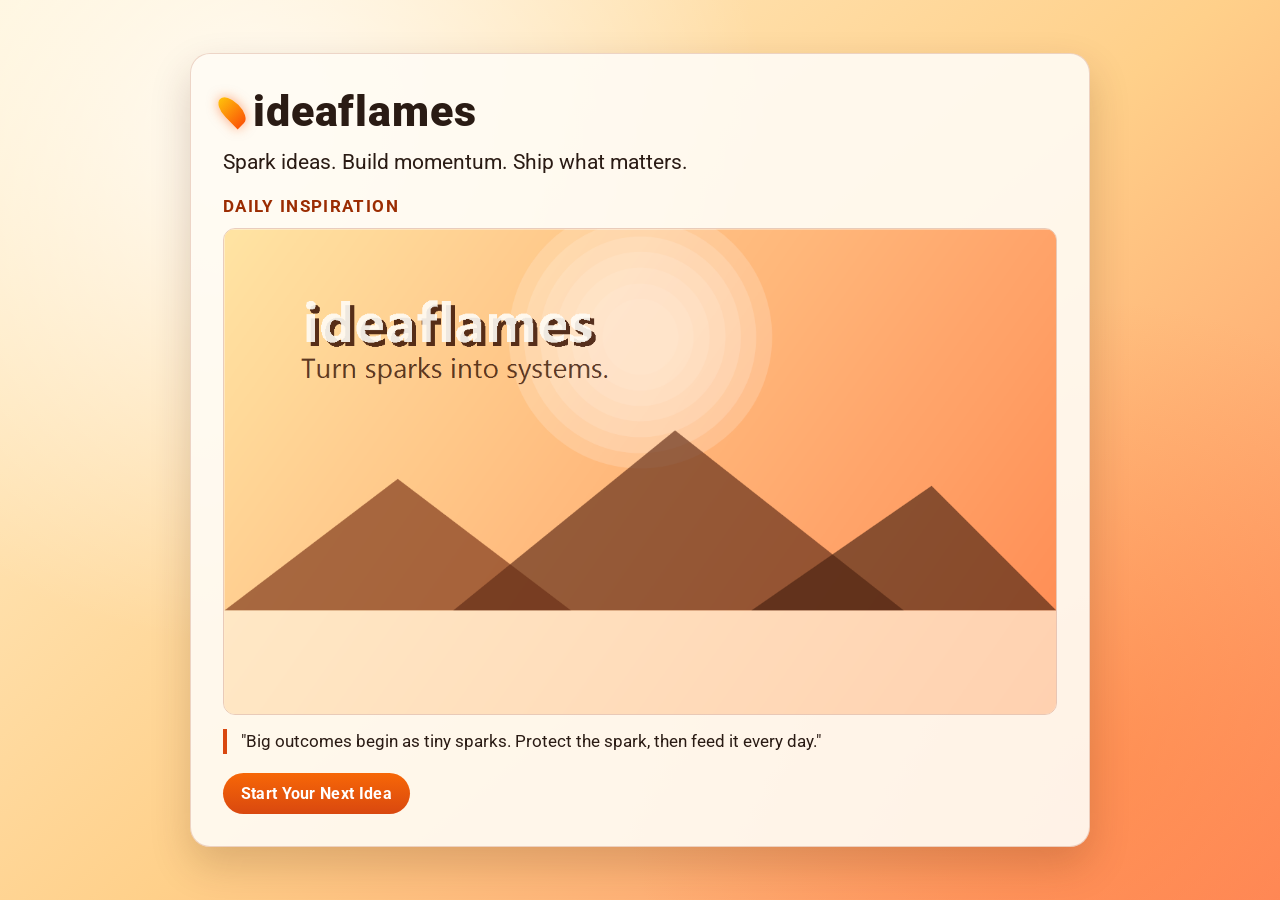
==== index.html @ a9cbcf45 "init" ====
<!doctype html>
<html lang="en">
<head>
  <meta charset="utf-8">
  <meta name="viewport" content="width=device-width, initial-scale=1">
  <title>ideaflames | Ignite Better Ideas</title>
  <meta name="description" content="ideaflames helps ideas spark, spread, and become real projects.">
  <link rel="preconnect" href="https://fonts.googleapis.com">
  <link rel="preconnect" href="https://fonts.gstatic.com" crossorigin>
  <link href="https://fonts.googleapis.com/css2?family=Roboto:wght@300;400;500;700;900&display=swap" rel="stylesheet">
  <link rel="stylesheet" href="styles.css">
</head>
<body>
  <main class="hero">
    <header class="brand">
      <span class="brand-mark" aria-hidden="true"></span>
      <h1>ideaflames</h1>
    </header>

    <p class="tagline">Spark ideas. Build momentum. Ship what matters.</p>

    <section class="inspiration" aria-labelledby="inspiration-title">
      <h2 id="inspiration-title">Daily Inspiration</h2>
      <img src="assets/ideaflames-inspiration.png" alt="Inspirational graphic for ideaflames with sunrise colors and the words Turn sparks into systems.">
      <blockquote>
        "Big outcomes begin as tiny sparks. Protect the spark, then feed it every day."
      </blockquote>
    </section>

    <a class="cta" href="#" aria-label="Start shaping your idea">Start Your Next Idea</a>
  </main>
</body>
</html>
---- styles.css ----
:root {
  --bg-start: #fff3d4;
  --bg-mid: #ffd08a;
  --bg-end: #ff8a5c;
  --ink: #2a1b14;
  --accent: #d9480f;
  --accent-dark: #9b2c02;
  --card: rgba(255, 251, 244, 0.92);
}

* {
  box-sizing: border-box;
}

body {
  margin: 0;
  min-height: 100vh;
  font-family: "Roboto", sans-serif;
  color: var(--ink);
  background:
    radial-gradient(circle at 20% 15%, rgba(255, 255, 255, 0.8), transparent 40%),
    radial-gradient(circle at 85% 85%, rgba(255, 126, 58, 0.45), transparent 35%),
    linear-gradient(140deg, var(--bg-start), var(--bg-mid) 52%, var(--bg-end));
  display: grid;
  place-items: center;
  padding: 1.5rem;
}

.hero {
  width: min(900px, 100%);
  background: var(--card);
  border: 1px solid rgba(155, 44, 2, 0.18);
  border-radius: 20px;
  padding: clamp(1.2rem, 2.5vw, 2.2rem);
  box-shadow: 0 18px 40px rgba(80, 33, 10, 0.2);
}

.brand {
  display: flex;
  align-items: center;
  gap: 0.75rem;
}

.brand h1 {
  margin: 0;
  font-size: clamp(1.8rem, 4vw, 2.7rem);
  letter-spacing: 0.02em;
  font-weight: 900;
}

.brand-mark {
  width: 18px;
  height: 34px;
  border-radius: 50% 50% 50% 0;
  transform: rotate(-45deg);
  background: linear-gradient(180deg, #ffbe0b, #fb5607);
  box-shadow: 0 0 12px rgba(251, 86, 7, 0.5);
}

.tagline {
  margin: 0.8rem 0 1.4rem;
  font-size: clamp(1rem, 2.4vw, 1.3rem);
  font-weight: 400;
}

.inspiration {
  margin: 0;
}

.inspiration h2 {
  margin: 0 0 0.75rem;
  font-size: 1.05rem;
  text-transform: uppercase;
  letter-spacing: 0.08em;
  color: var(--accent-dark);
}

.inspiration img {
  display: block;
  width: 100%;
  border-radius: 12px;
  border: 1px solid rgba(155, 44, 2, 0.22);
}

blockquote {
  margin: 0.85rem 0 0;
  padding-left: 0.9rem;
  border-left: 4px solid var(--accent);
  font-size: 1.05rem;
  line-height: 1.5;
}

.cta {
  display: inline-block;
  margin-top: 1.2rem;
  text-decoration: none;
  color: #fff;
  background: linear-gradient(180deg, #f76707, #d9480f);
  padding: 0.68rem 1.1rem;
  border-radius: 999px;
  font-weight: 700;
  letter-spacing: 0.02em;
}

.cta:hover,
.cta:focus-visible {
  background: linear-gradient(180deg, #e8590c, #c2410c);
}

@media (max-width: 640px) {
  .hero {
    border-radius: 14px;
    padding: 1rem;
  }

  blockquote {
    font-size: 1rem;
  }
}
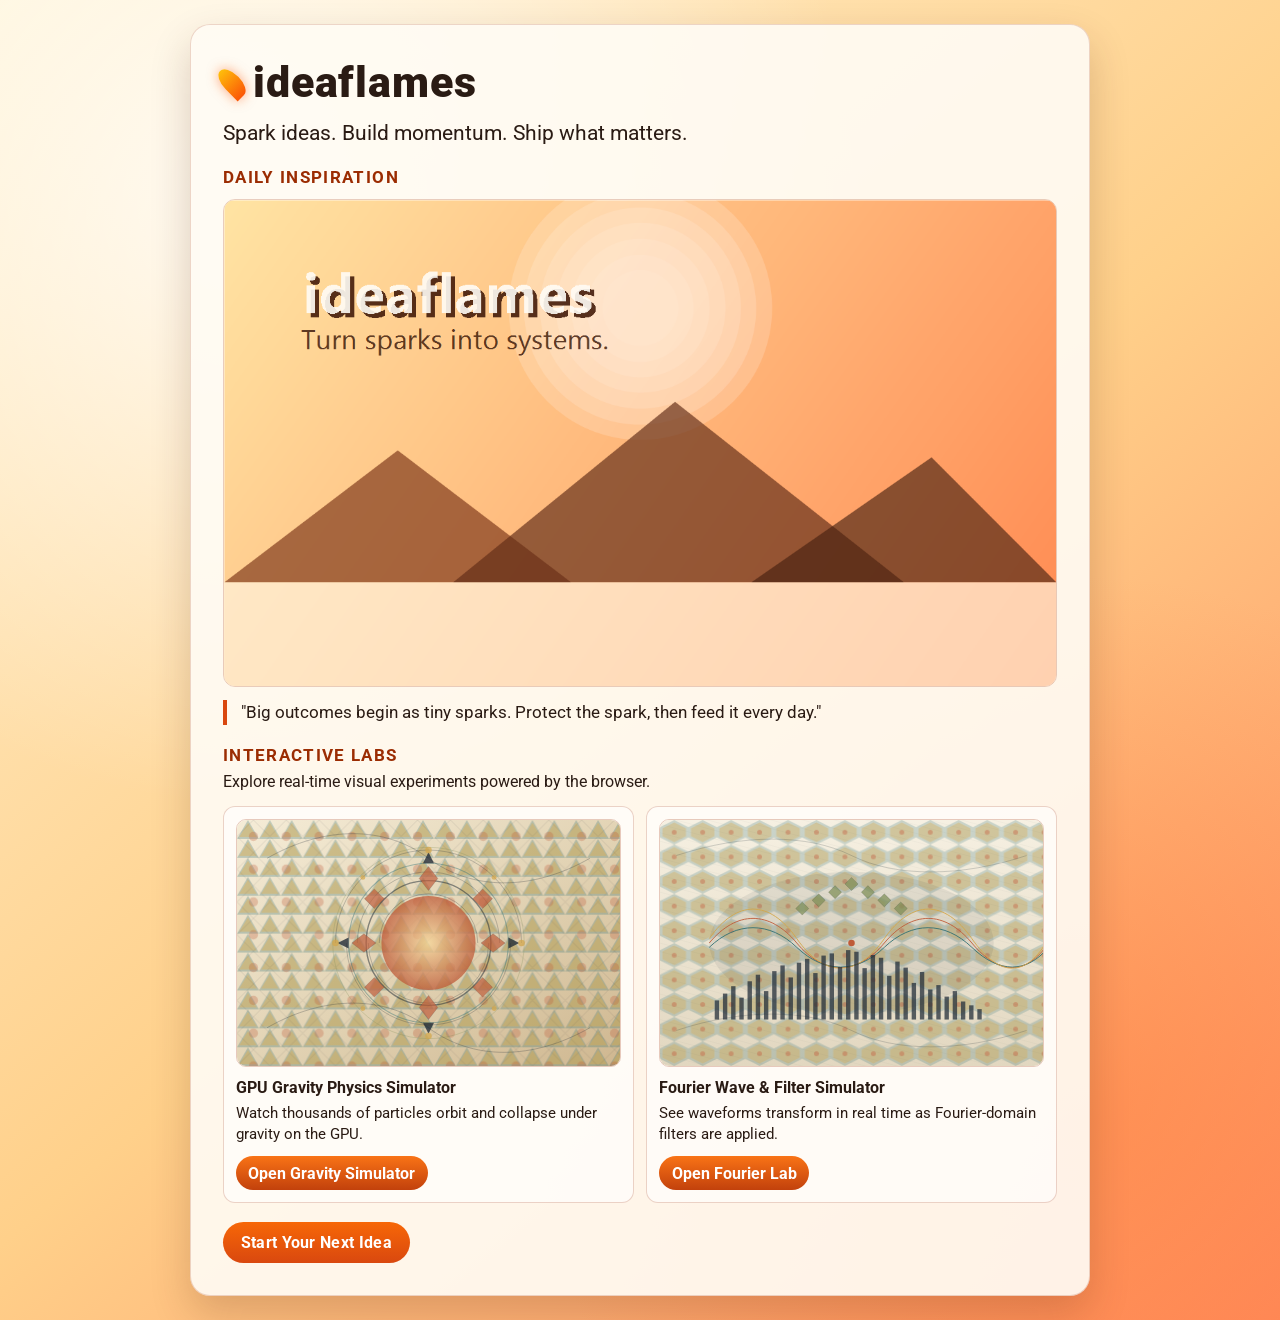
==== commit ea329cd4: "gpus and flames" ====
--- a/index.html
+++ b/index.html
@@ -27,6 +27,25 @@
       </blockquote>
     </section>
 
+    <section class="labs" aria-labelledby="labs-title">
+      <h2 id="labs-title">Interactive Labs</h2>
+      <p>Explore real-time visual experiments powered by the browser.</p>
+      <div class="lab-grid">
+        <article class="lab-card">
+          <img src="assets/escher-gravity.svg" alt="Escher-inspired geometric galaxy artwork in a mid-century modern color palette.">
+          <h3>GPU Gravity Physics Simulator</h3>
+          <p>Watch thousands of particles orbit and collapse under gravity on the GPU.</p>
+          <a class="lab-link" href="gpu-gravity.html">Open Gravity Simulator</a>
+        </article>
+        <article class="lab-card">
+          <img src="assets/escher-fourier.svg" alt="Escher-inspired wave and lattice artwork in a mid-century modern color palette.">
+          <h3>Fourier Wave & Filter Simulator</h3>
+          <p>See waveforms transform in real time as Fourier-domain filters are applied.</p>
+          <a class="lab-link" href="fourier-lab.html">Open Fourier Lab</a>
+        </article>
+      </div>
+    </section>
+
     <a class="cta" href="#" aria-label="Start shaping your idea">Start Your Next Idea</a>
   </main>
 </body>
--- a/styles.css
+++ b/styles.css
@@ -90,6 +90,69 @@
   line-height: 1.5;
 }
 
+.labs {
+  margin-top: 1.25rem;
+}
+
+.labs h2 {
+  margin: 0;
+  font-size: 1.05rem;
+  text-transform: uppercase;
+  letter-spacing: 0.08em;
+  color: var(--accent-dark);
+}
+
+.labs > p {
+  margin: 0.45rem 0 0.9rem;
+}
+
+.lab-grid {
+  display: grid;
+  grid-template-columns: repeat(auto-fit, minmax(240px, 1fr));
+  gap: 0.8rem;
+}
+
+.lab-card {
+  padding: 0.75rem;
+  border: 1px solid rgba(155, 44, 2, 0.2);
+  border-radius: 12px;
+  background: rgba(255, 255, 255, 0.62);
+}
+
+.lab-card img {
+  width: 100%;
+  display: block;
+  border-radius: 10px;
+  border: 1px solid rgba(155, 44, 2, 0.24);
+}
+
+.lab-card h3 {
+  margin: 0.7rem 0 0.4rem;
+  font-size: 1rem;
+}
+
+.lab-card p {
+  margin: 0;
+  font-size: 0.94rem;
+  line-height: 1.4;
+}
+
+.lab-link {
+  display: inline-block;
+  margin-top: 0.65rem;
+  text-decoration: none;
+  font-weight: 700;
+  color: #fff;
+  background: linear-gradient(180deg, #f97316, #c2410c);
+  padding: 0.48rem 0.78rem;
+  border-radius: 999px;
+}
+
+.lab-link:hover,
+.lab-link:focus-visible {
+  background: linear-gradient(180deg, #ea580c, #9a3412);
+}
+
 .cta {
   display: inline-block;
   margin-top: 1.2rem;
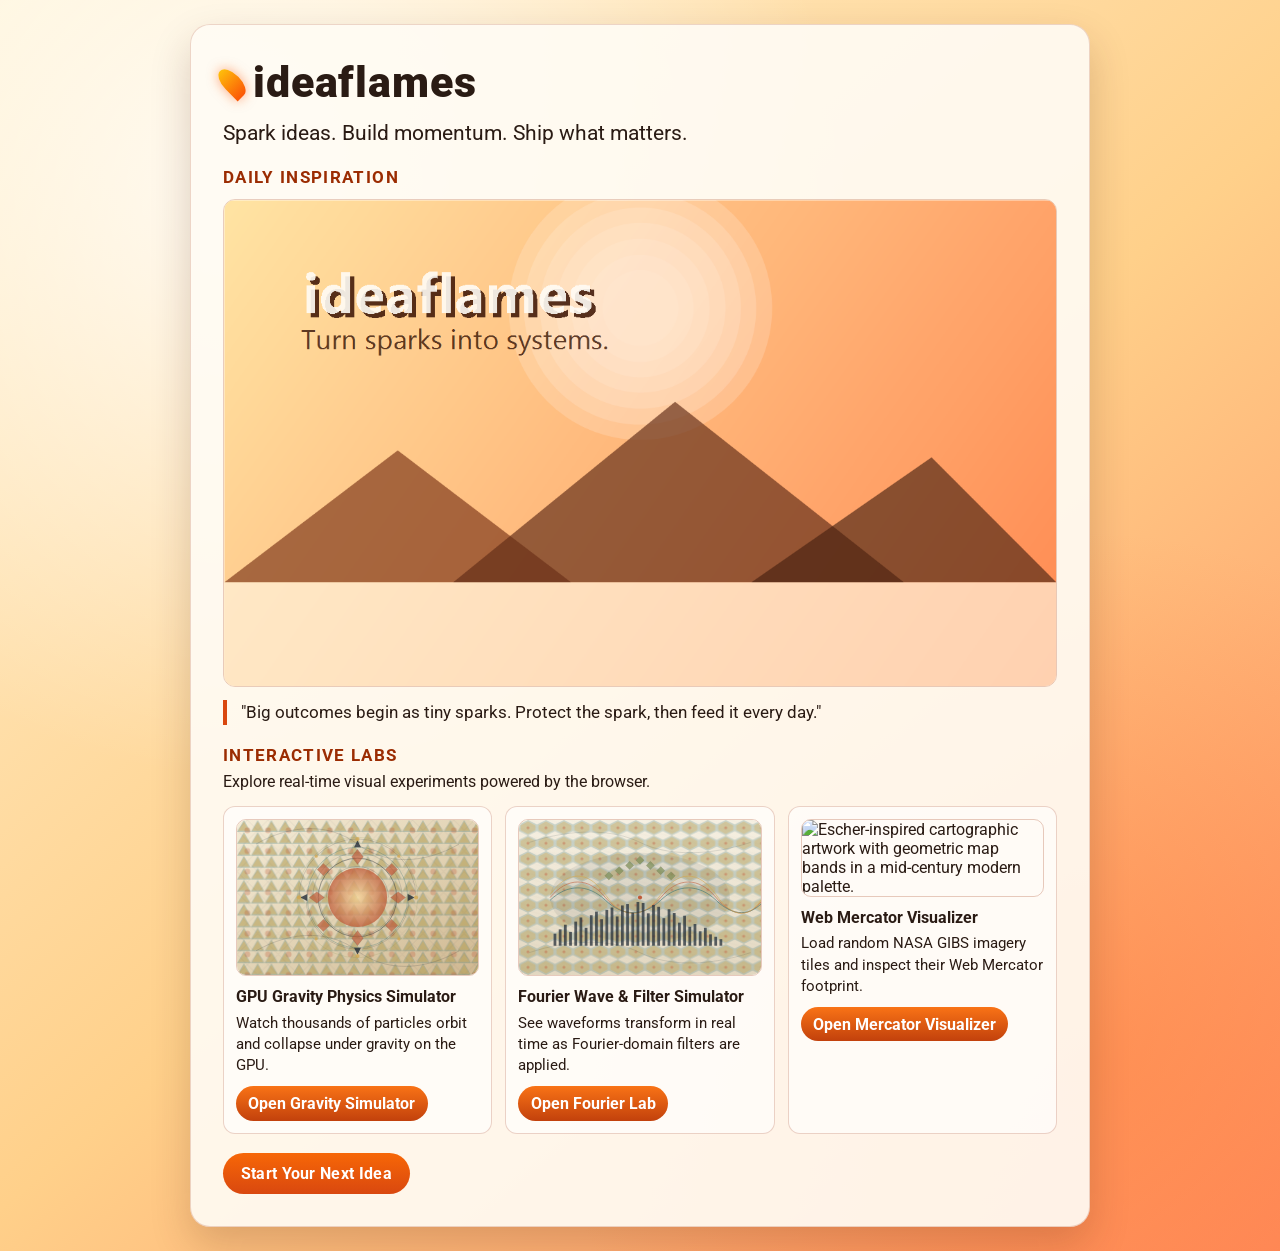
==== commit 92db96e5: "rocket science" ====
--- a/index.html
+++ b/index.html
@@ -43,6 +43,12 @@
           <p>See waveforms transform in real time as Fourier-domain filters are applied.</p>
           <a class="lab-link" href="fourier-lab.html">Open Fourier Lab</a>
         </article>
+        <article class="lab-card">
+          <img src="assets/escher-mercator.svg" alt="Escher-inspired cartographic artwork with geometric map bands in a mid-century modern palette.">
+          <h3>Web Mercator Visualizer</h3>
+          <p>Load random NASA GIBS imagery tiles and inspect their Web Mercator footprint.</p>
+          <a class="lab-link" href="mercator-visualizer.html">Open Mercator Visualizer</a>
+        </article>
       </div>
     </section>
 
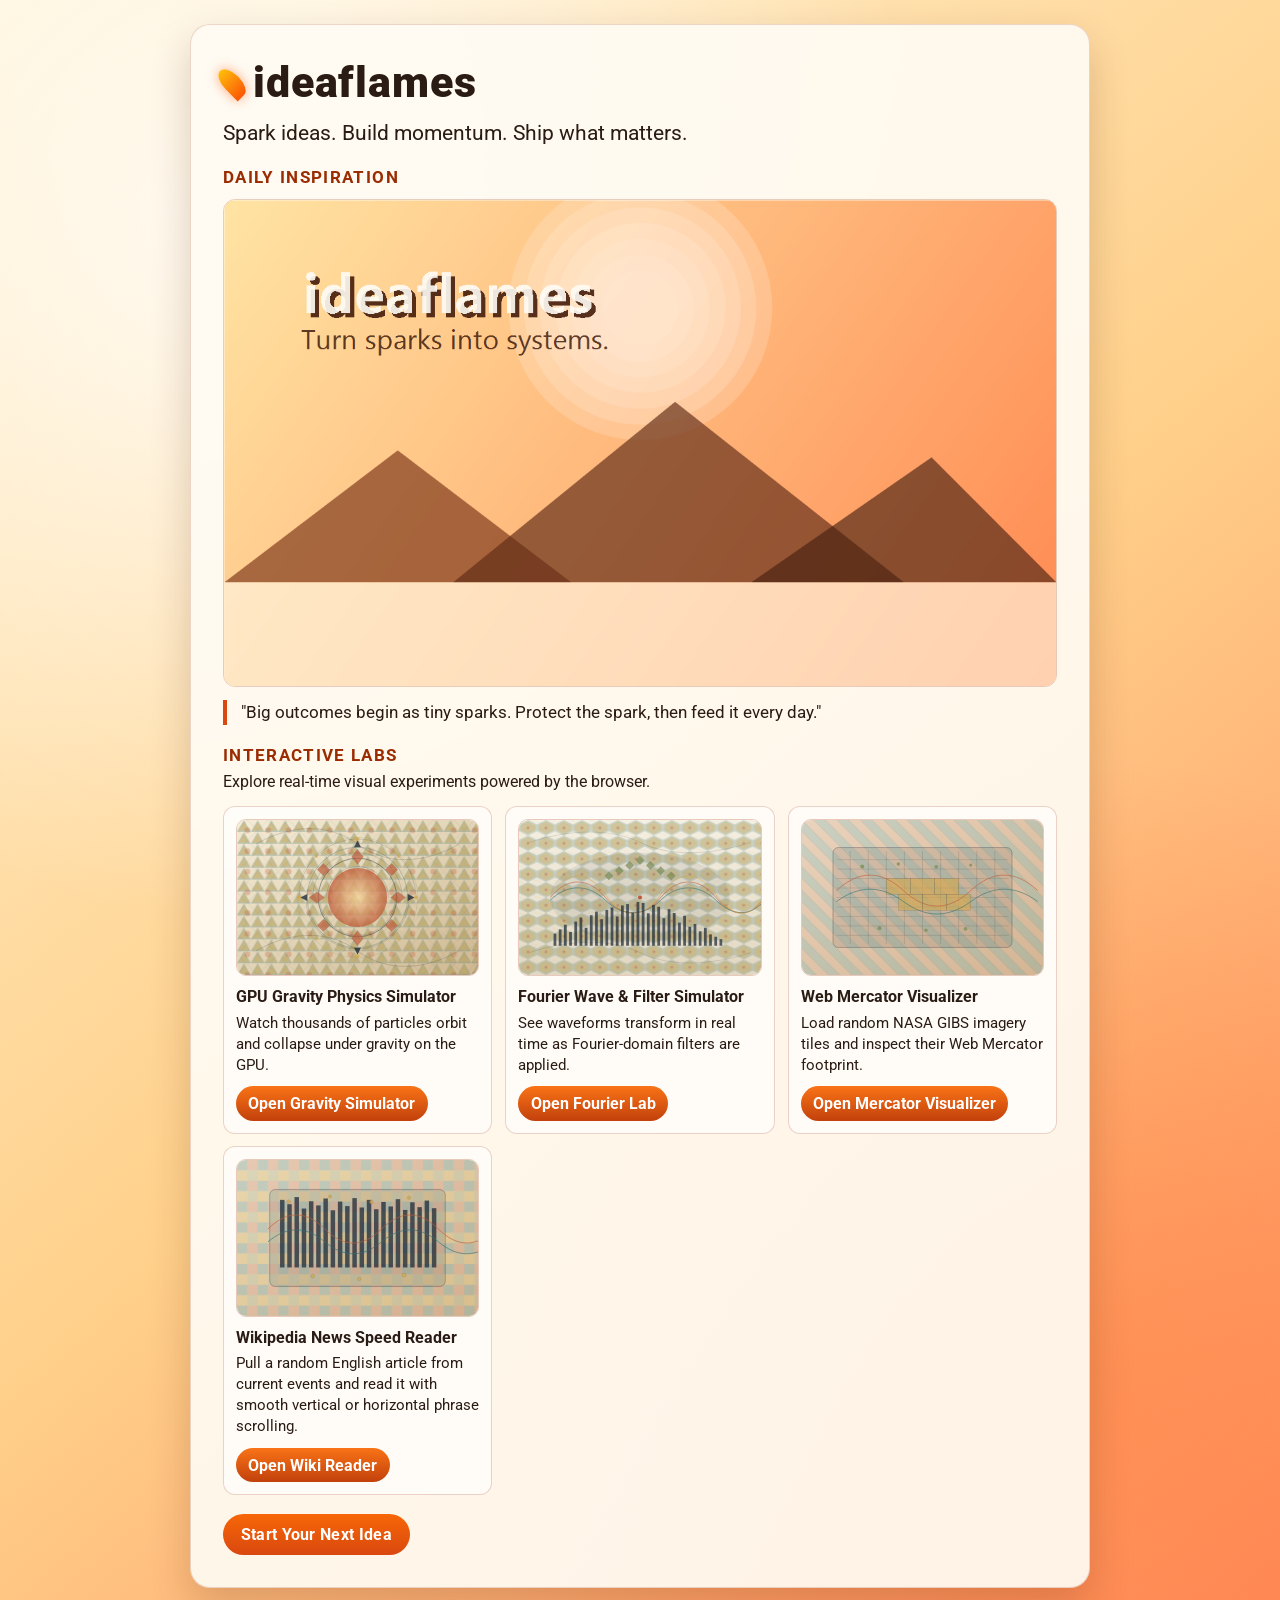
==== commit 416a2864: "wiki news reader" ====
--- a/index.html
+++ b/index.html
@@ -49,6 +49,12 @@
           <p>Load random NASA GIBS imagery tiles and inspect their Web Mercator footprint.</p>
           <a class="lab-link" href="mercator-visualizer.html">Open Mercator Visualizer</a>
         </article>
+        <article class="lab-card">
+          <img src="assets/escher-wiki-reader.svg" alt="Escher-inspired newspaper and text-stream artwork in a mid-century modern palette.">
+          <h3>Wikipedia News Speed Reader</h3>
+          <p>Pull a random English article from current events and read it with smooth vertical or horizontal phrase scrolling.</p>
+          <a class="lab-link" href="wiki-news-reader.html">Open Wiki Reader</a>
+        </article>
       </div>
     </section>
 
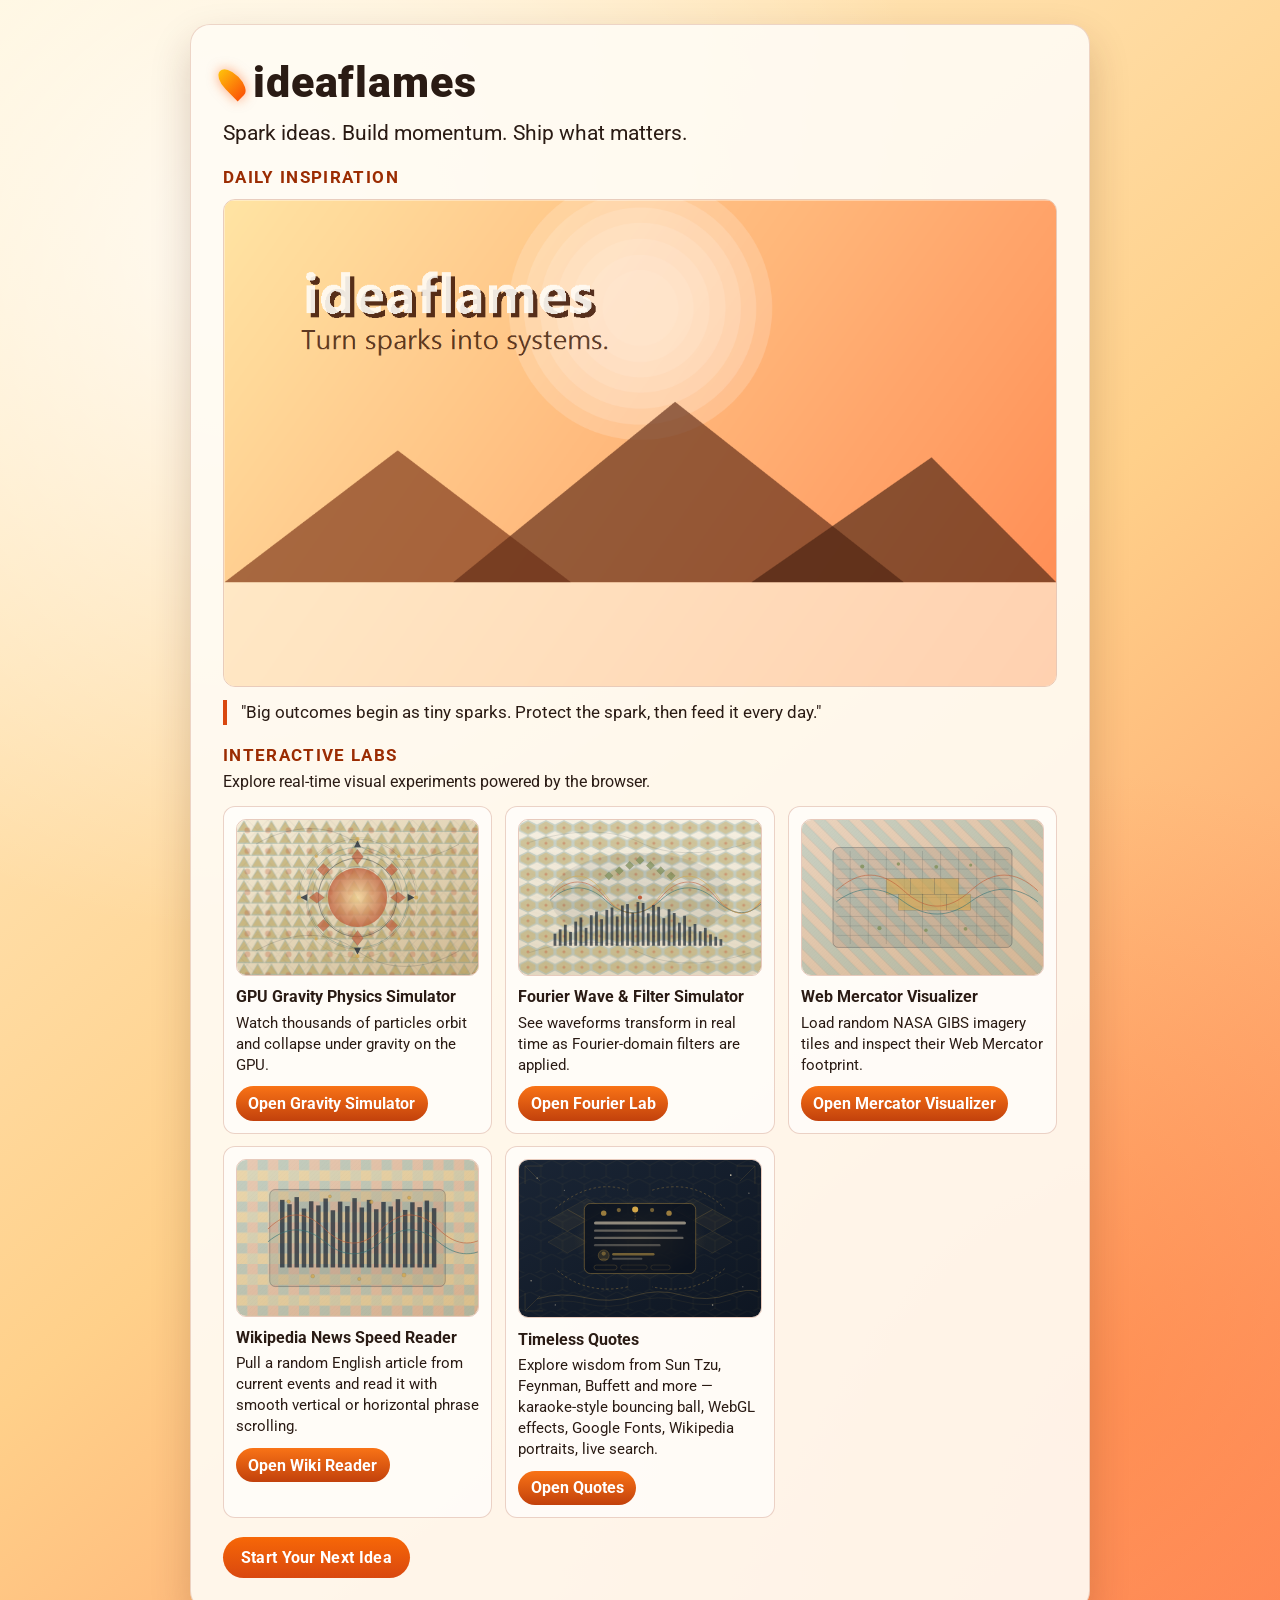
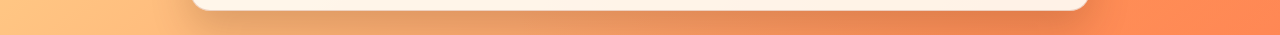
==== commit f8f270ac: "bounce" ====
--- a/index.html
+++ b/index.html
@@ -55,6 +55,12 @@
           <p>Pull a random English article from current events and read it with smooth vertical or horizontal phrase scrolling.</p>
           <a class="lab-link" href="wiki-news-reader.html">Open Wiki Reader</a>
         </article>
+        <article class="lab-card">
+          <img src="assets/escher-quotes.svg" alt="Escher-inspired quote card with bouncing ball and star field in a mid-century modern palette.">
+          <h3>Timeless Quotes</h3>
+          <p>Explore wisdom from Sun Tzu, Feynman, Buffett and more — karaoke-style bouncing ball, WebGL effects, Google Fonts, Wikipedia portraits, live search.</p>
+          <a class="lab-link" href="quotes-bounce.html">Open Quotes</a>
+        </article>
       </div>
     </section>
 
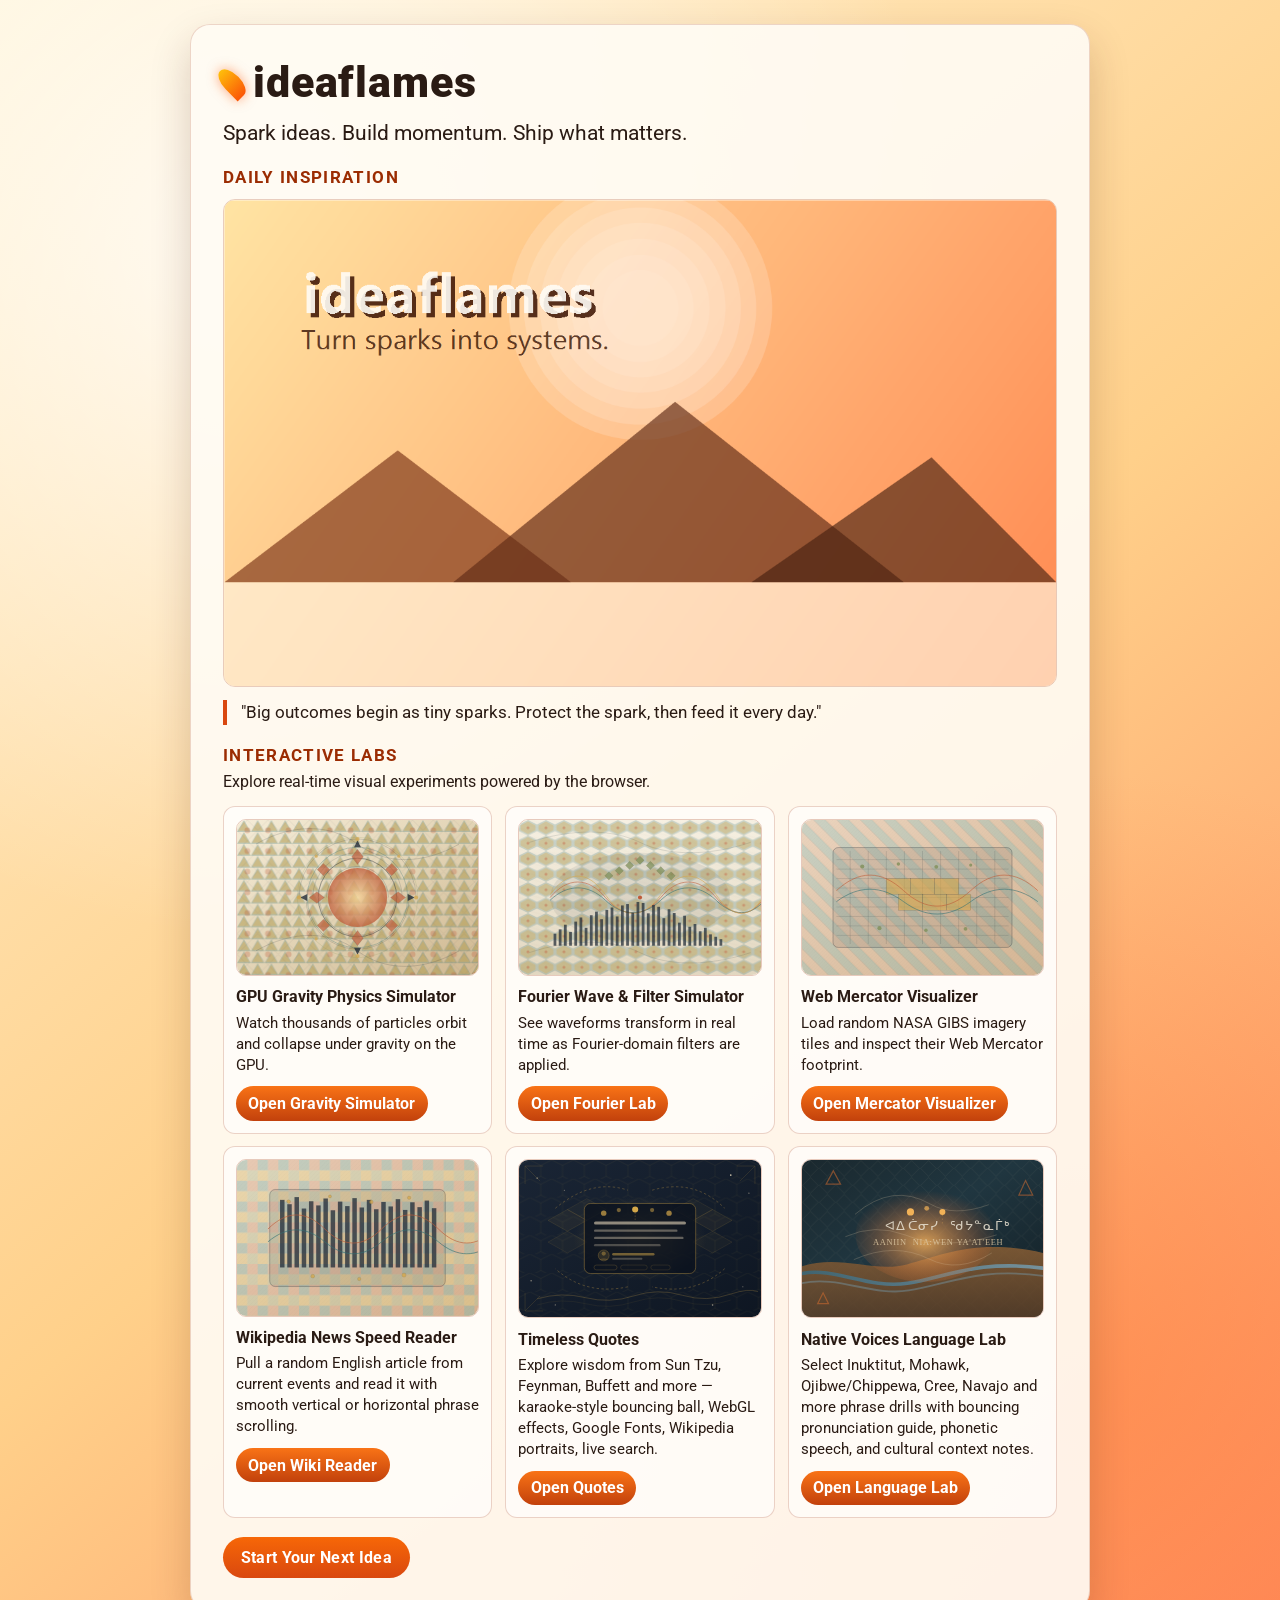
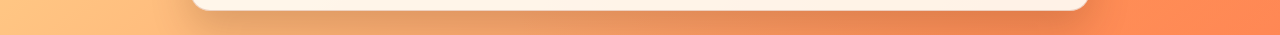
==== commit c7c2b512: "native" ====
--- a/index.html
+++ b/index.html
@@ -61,6 +61,12 @@
           <p>Explore wisdom from Sun Tzu, Feynman, Buffett and more — karaoke-style bouncing ball, WebGL effects, Google Fonts, Wikipedia portraits, live search.</p>
           <a class="lab-link" href="quotes-bounce.html">Open Quotes</a>
         </article>
+        <article class="lab-card">
+          <img src="assets/escher-native-voices.svg" alt="Escher-inspired earth, sky, water, and language symbols for Indigenous language learning.">
+          <h3>Native Voices Language Lab</h3>
+          <p>Select Inuktitut, Mohawk, Ojibwe/Chippewa, Cree, Navajo and more phrase drills with bouncing pronunciation guide, phonetic speech, and cultural context notes.</p>
+          <a class="lab-link" href="native-voices-lab.html">Open Language Lab</a>
+        </article>
       </div>
     </section>
 
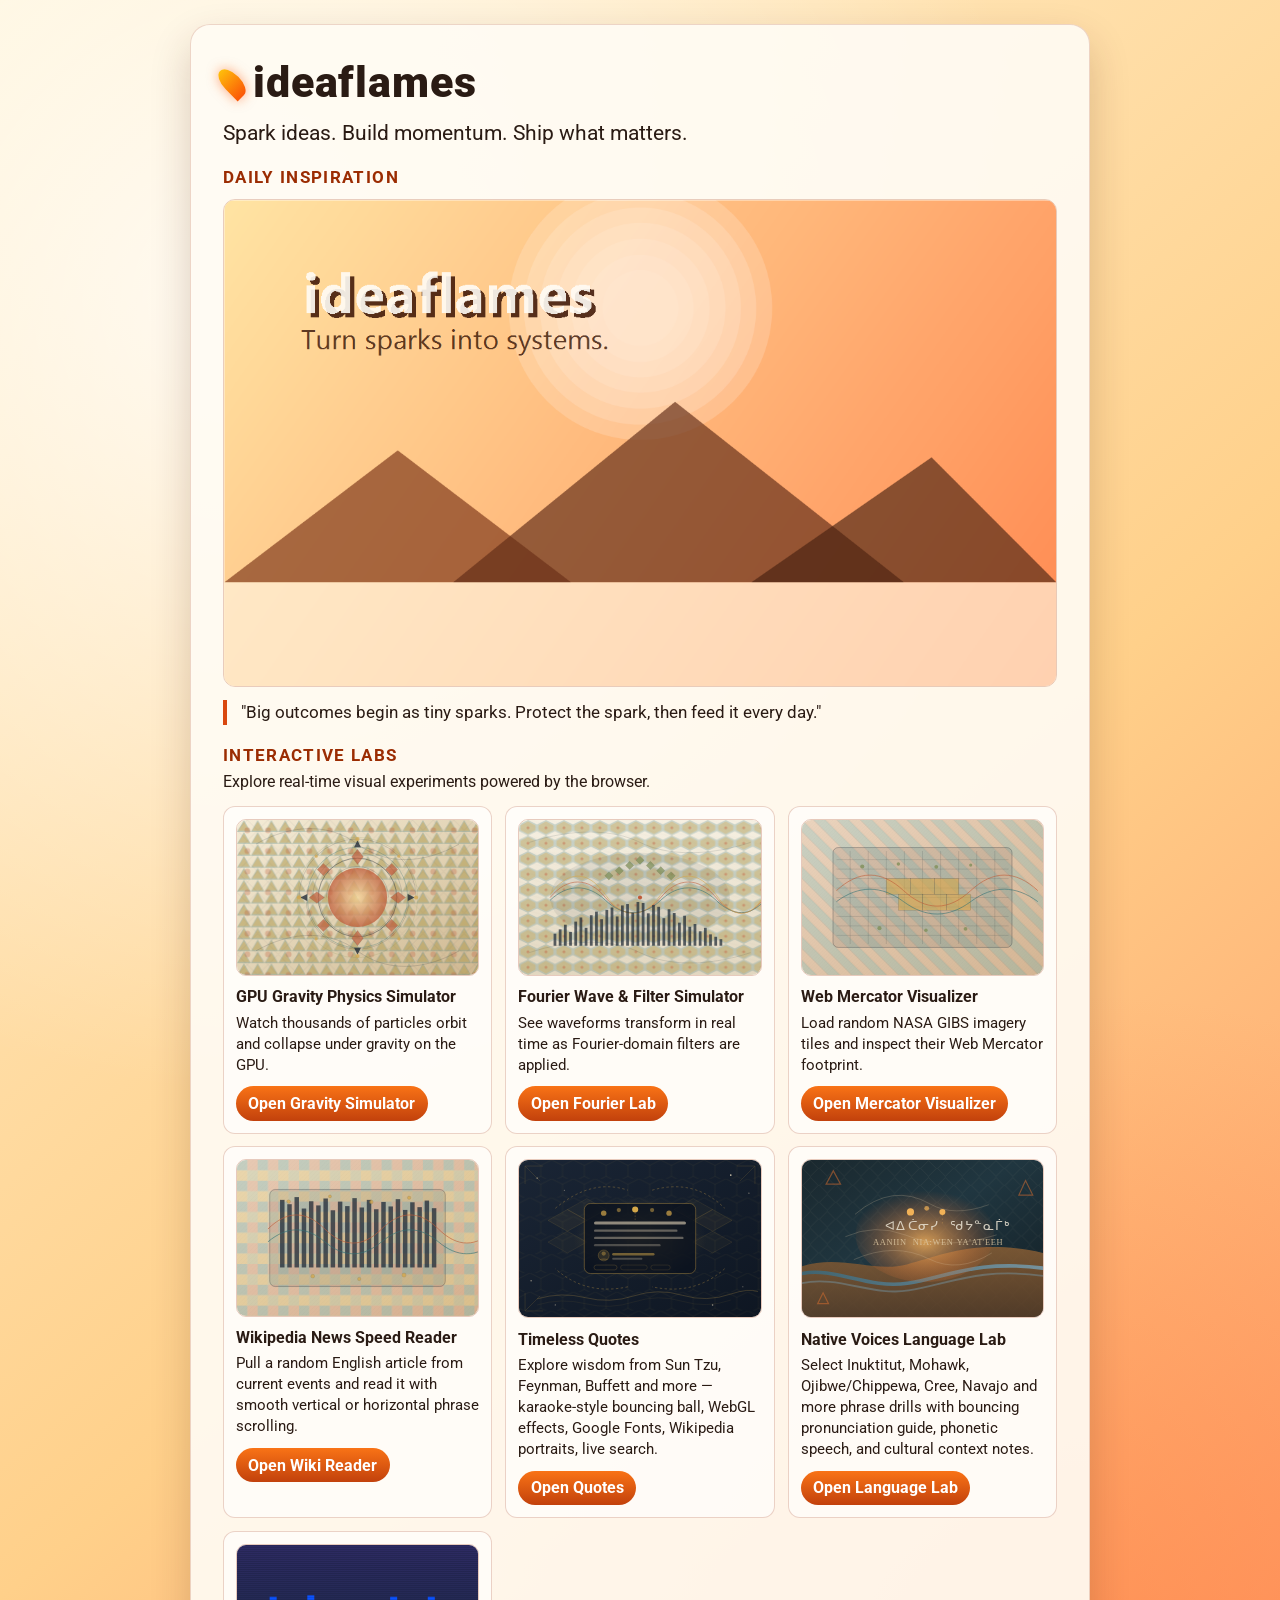
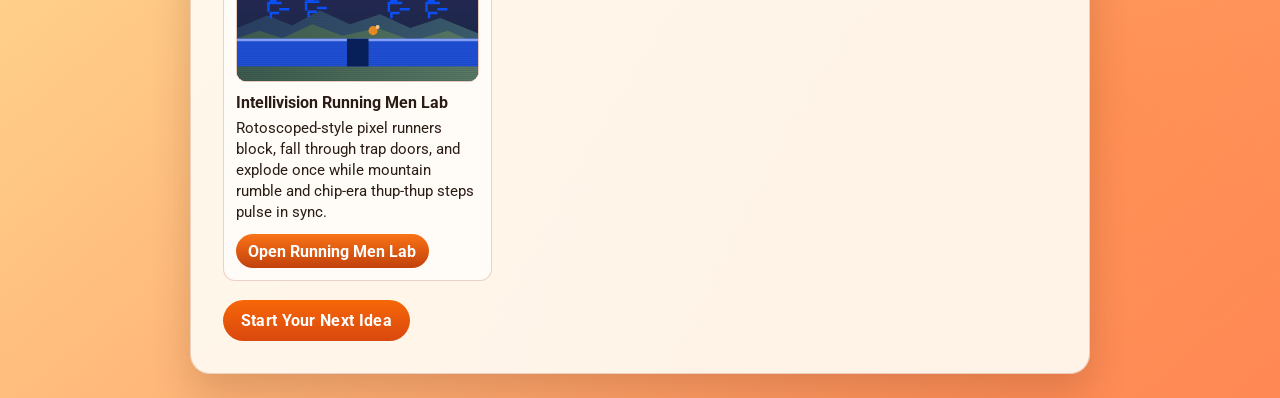
==== commit 0ef85a81: "intel" ====
--- a/index.html
+++ b/index.html
@@ -67,6 +67,12 @@
           <p>Select Inuktitut, Mohawk, Ojibwe/Chippewa, Cree, Navajo and more phrase drills with bouncing pronunciation guide, phonetic speech, and cultural context notes.</p>
           <a class="lab-link" href="native-voices-lab.html">Open Language Lab</a>
         </article>
+        <article class="lab-card">
+          <img src="assets/escher-intv-runners.svg" alt="Retro blue pixel runners crossing an Intellivision-style platform with a trap door and CRT noise.">
+          <h3>Intellivision Running Men Lab</h3>
+          <p>Rotoscoped-style pixel runners block, fall through trap doors, and explode once while mountain rumble and chip-era thup-thup steps pulse in sync.</p>
+          <a class="lab-link" href="intv-runners.html">Open Running Men Lab</a>
+        </article>
       </div>
     </section>
 
